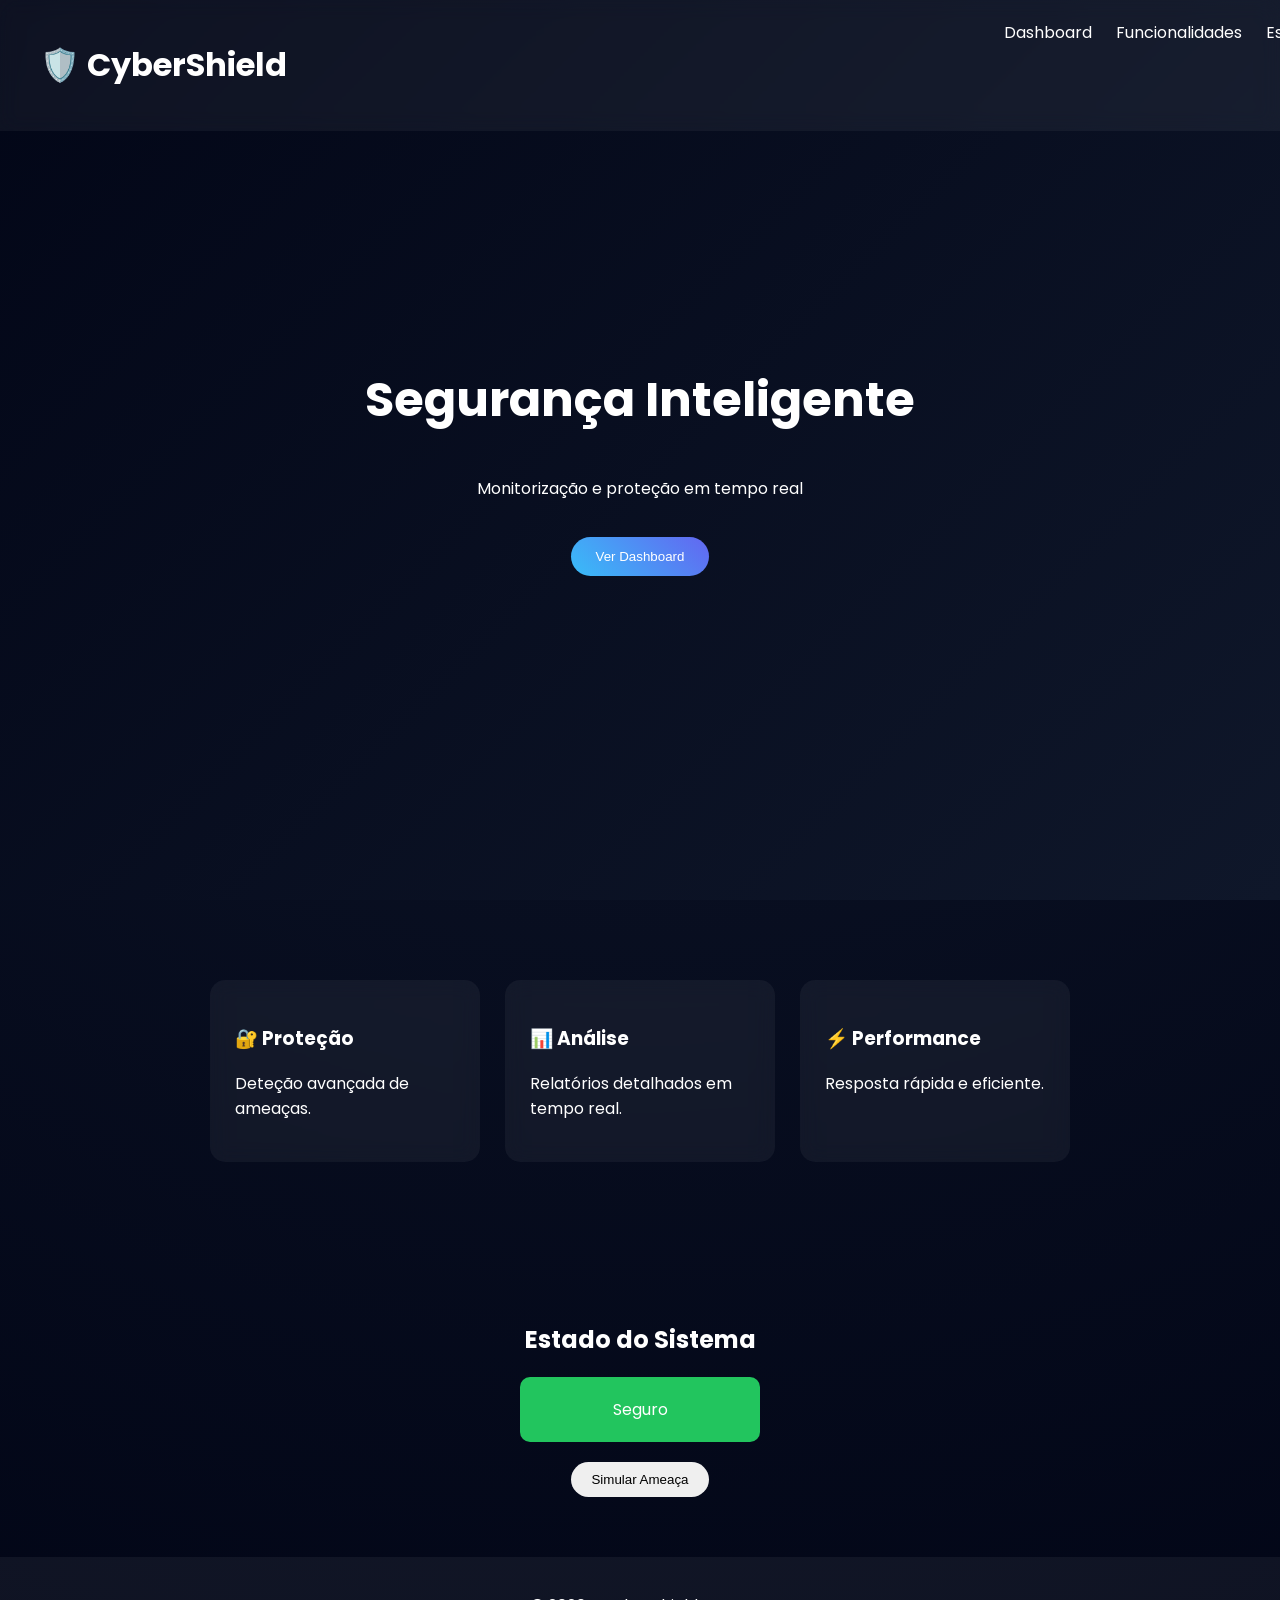
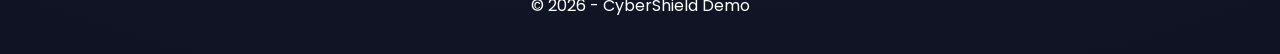
==== index.html @ 2843a560 "Add files via upload" ====
<!DOCTYPE html>
<html lang="pt">
<head>
    <meta charset="UTF-8">
    <title>CyberShield Dashboard</title>
    <link rel="stylesheet" href="style.css">
</head>
<body>

<header>
    <h1>🛡️ CyberShield</h1>
    <nav>
        <a href="#">Dashboard</a>
        <a href="#features">Funcionalidades</a>
        <a href="#status">Estado</a>
    </nav>
</header>

<section class="hero">
    <div class="hero-content">
        <h2>Segurança Inteligente</h2>
        <p>Monitorização e proteção em tempo real</p>
        <button onclick="scrollToSection()">Ver Dashboard</button>
    </div>
</section>

<section id="features" class="features">
    <div class="card">
        <h3>🔐 Proteção</h3>
        <p>Deteção avançada de ameaças.</p>
    </div>
    <div class="card">
        <h3>📊 Análise</h3>
        <p>Relatórios detalhados em tempo real.</p>
    </div>
    <div class="card">
        <h3>⚡ Performance</h3>
        <p>Resposta rápida e eficiente.</p>
    </div>
</section>

<section id="status" class="status">
    <h2>Estado do Sistema</h2>
    <div class="status-box">
        <span id="statusText">Seguro</span>
    </div>
    <button onclick="toggleStatus()">Simular Ameaça</button>
</section>

<footer>
    <p>© 2026 - CyberShield Demo</p>
</footer>

<script src="script.js"></script>
</body>
</html>
---- style.css ----
@import url('https://fonts.googleapis.com/css2?family=Poppins:wght@300;500;700&display=swap');

body {
    margin: 0;
    font-family: 'Poppins', sans-serif;
    background: radial-gradient(circle at top, #0f172a, #020617);
    color: white;
}

/* HEADER */
header {
    display: flex;
    justify-content: space-between;
    padding: 20px 40px;
    position: fixed;
    width: 100%;
    backdrop-filter: blur(10px);
    background: rgba(255,255,255,0.05);
}

nav a {
    margin-left: 20px;
    color: white;
    text-decoration: none;
    transition: 0.3s;
}

nav a:hover {
    color: #38bdf8;
}

/* HERO */
.hero {
    height: 100vh;
    display: flex;
    align-items: center;
    justify-content: center;

    background: linear-gradient(135deg, #020617, #0f172a);
}

.hero-content {
    text-align: center;
    animation: fadeIn 1.5s ease;
}

.hero h2 {
    font-size: 3rem;
}

.hero button {
    margin-top: 20px;
    padding: 12px 25px;
    border-radius: 30px;
    border: none;
    background: linear-gradient(45deg, #38bdf8, #6366f1);
    color: white;
    cursor: pointer;
    transition: 0.3s;
}

.hero button:hover {
    transform: scale(1.1);
}

/* FEATURES */
.features {
    display: flex;
    justify-content: center;
    gap: 25px;
    padding: 80px 20px;
}

.card {
    width: 220px;
    padding: 25px;
    border-radius: 15px;

    background: rgba(255,255,255,0.05);
    backdrop-filter: blur(10px);

    transition: 0.3s;
}

.card:hover {
    transform: translateY(-10px) scale(1.05);
    background: rgba(255,255,255,0.1);
}

/* STATUS */
.status {
    text-align: center;
    padding: 60px;
}

.status-box {
    margin: 20px auto;
    padding: 20px;
    width: 200px;
    border-radius: 10px;
    background: #22c55e;
    transition: 0.5s;
}

button {
    padding: 10px 20px;
    border-radius: 20px;
    border: none;
    cursor: pointer;
}

/* FOOTER */
footer {
    text-align: center;
    padding: 20px;
    background: rgba(255,255,255,0.05);
}

/* ANIMAÇÃO */
@keyframes fadeIn {
    from { opacity: 0; transform: translateY(20px);}
    to { opacity: 1; transform: translateY(0);}
}
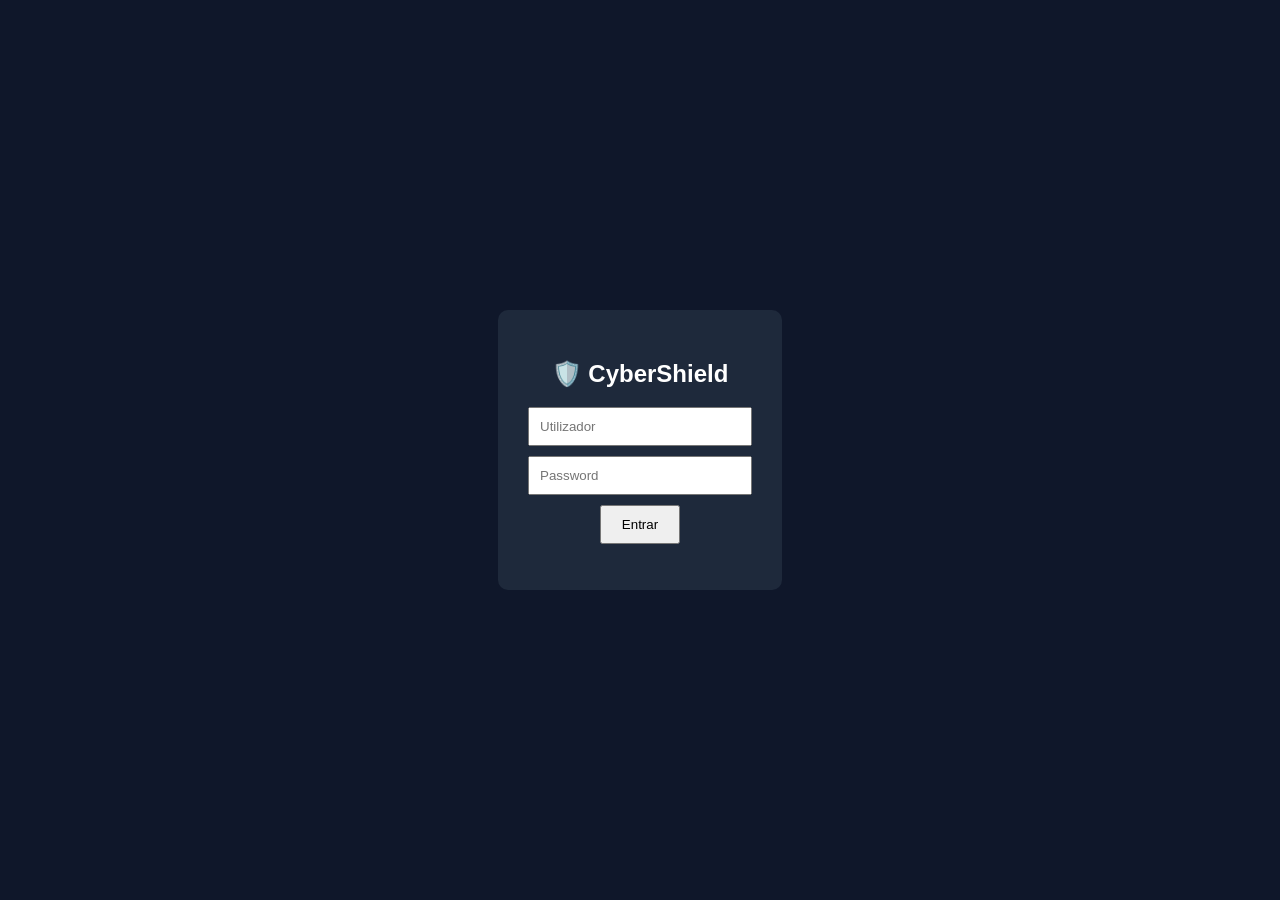
==== commit 3a12cbb4: "Add files via upload" ====
--- a/index.html
+++ b/index.html
@@ -2,54 +2,18 @@
 <html lang="pt">
 <head>
     <meta charset="UTF-8">
-    <title>CyberShield Dashboard</title>
+    <title>Login - CyberShield</title>
     <link rel="stylesheet" href="style.css">
 </head>
-<body>
+<body class="center">
 
-<header>
-    <h1>🛡️ CyberShield</h1>
-    <nav>
-        <a href="#">Dashboard</a>
-        <a href="#features">Funcionalidades</a>
-        <a href="#status">Estado</a>
-    </nav>
-</header>
-
-<section class="hero">
-    <div class="hero-content">
-        <h2>Segurança Inteligente</h2>
-        <p>Monitorização e proteção em tempo real</p>
-        <button onclick="scrollToSection()">Ver Dashboard</button>
-    </div>
-</section>
-
-<section id="features" class="features">
-    <div class="card">
-        <h3>🔐 Proteção</h3>
-        <p>Deteção avançada de ameaças.</p>
-    </div>
-    <div class="card">
-        <h3>📊 Análise</h3>
-        <p>Relatórios detalhados em tempo real.</p>
-    </div>
-    <div class="card">
-        <h3>⚡ Performance</h3>
-        <p>Resposta rápida e eficiente.</p>
-    </div>
-</section>
-
-<section id="status" class="status">
-    <h2>Estado do Sistema</h2>
-    <div class="status-box">
-        <span id="statusText">Seguro</span>
-    </div>
-    <button onclick="toggleStatus()">Simular Ameaça</button>
-</section>
-
-<footer>
-    <p>© 2026 - CyberShield Demo</p>
-</footer>
+<div class="login-box">
+    <h2>🛡️ CyberShield</h2>
+    <input type="text" id="user" placeholder="Utilizador">
+    <input type="password" id="pass" placeholder="Password">
+    <button onclick="login()">Entrar</button>
+    <p id="error"></p>
+</div>
 
 <script src="script.js"></script>
 </body>
--- a/style.css
+++ b/style.css
@@ -1,123 +1,83 @@
-@import url('https://fonts.googleapis.com/css2?family=Poppins:wght@300;500;700&display=swap');
-
 body {
     margin: 0;
-    font-family: 'Poppins', sans-serif;
-    background: radial-gradient(circle at top, #0f172a, #020617);
+    font-family: Inter, sans-serif;
+    background: #0f172a;
     color: white;
 }
 
-/* HEADER */
-header {
+/* LOGIN */
+.center {
+    display: flex;
+    justify-content: center;
+    align-items: center;
+    height: 100vh;
+}
+
+.login-box {
+    background: #1e293b;
+    padding: 30px;
+    border-radius: 10px;
+    text-align: center;
+    animation: fadeIn 1s ease;
+}
+
+.login-box input {
+    display: block;
+    margin: 10px auto;
+    padding: 10px;
+    width: 200px;
+}
+
+.login-box button {
+    padding: 10px 20px;
+    cursor: pointer;
+}
+
+/* DASHBOARD */
+.container { display: flex; }
+
+.sidebar {
+    width: 200px;
+    background: #020617;
+    padding: 20px;
+}
+
+.main { flex: 1; padding: 20px; }
+
+.topbar {
     display: flex;
     justify-content: space-between;
-    padding: 20px 40px;
-    position: fixed;
-    width: 100%;
-    backdrop-filter: blur(10px);
-    background: rgba(255,255,255,0.05);
 }
 
-nav a {
-    margin-left: 20px;
-    color: white;
-    text-decoration: none;
-    transition: 0.3s;
-}
-
-nav a:hover {
-    color: #38bdf8;
-}
-
-/* HERO */
-.hero {
-    height: 100vh;
+.metrics {
     display: flex;
-    align-items: center;
-    justify-content: center;
-
-    background: linear-gradient(135deg, #020617, #0f172a);
-}
-
-.hero-content {
-    text-align: center;
-    animation: fadeIn 1.5s ease;
-}
-
-.hero h2 {
-    font-size: 3rem;
-}
-
-.hero button {
-    margin-top: 20px;
-    padding: 12px 25px;
-    border-radius: 30px;
-    border: none;
-    background: linear-gradient(45deg, #38bdf8, #6366f1);
-    color: white;
-    cursor: pointer;
-    transition: 0.3s;
-}
-
-.hero button:hover {
-    transform: scale(1.1);
-}
-
-/* FEATURES */
-.features {
-    display: flex;
-    justify-content: center;
-    gap: 25px;
-    padding: 80px 20px;
+    gap: 20px;
 }
 
 .card {
-    width: 220px;
-    padding: 25px;
-    border-radius: 15px;
-
-    background: rgba(255,255,255,0.05);
-    backdrop-filter: blur(10px);
-
+    background: #1e293b;
+    padding: 20px;
+    border-radius: 10px;
     transition: 0.3s;
 }
 
 .card:hover {
-    transform: translateY(-10px) scale(1.05);
-    background: rgba(255,255,255,0.1);
+    transform: scale(1.05);
 }
 
-/* STATUS */
-.status {
-    text-align: center;
-    padding: 60px;
+/* LOGS */
+.logs ul {
+    list-style: none;
+    padding: 0;
 }
 
-.status-box {
-    margin: 20px auto;
-    padding: 20px;
-    width: 200px;
-    border-radius: 10px;
-    background: #22c55e;
-    transition: 0.5s;
-}
-
-button {
-    padding: 10px 20px;
-    border-radius: 20px;
-    border: none;
-    cursor: pointer;
-}
-
-/* FOOTER */
-footer {
-    text-align: center;
-    padding: 20px;
-    background: rgba(255,255,255,0.05);
+.logs li {
+    border-bottom: 1px solid #334155;
+    padding: 5px;
 }
 
 /* ANIMAÇÃO */
 @keyframes fadeIn {
-    from { opacity: 0; transform: translateY(20px);}
-    to { opacity: 1; transform: translateY(0);}
+    from {opacity:0; transform: translateY(10px);}
+    to {opacity:1;}
 }
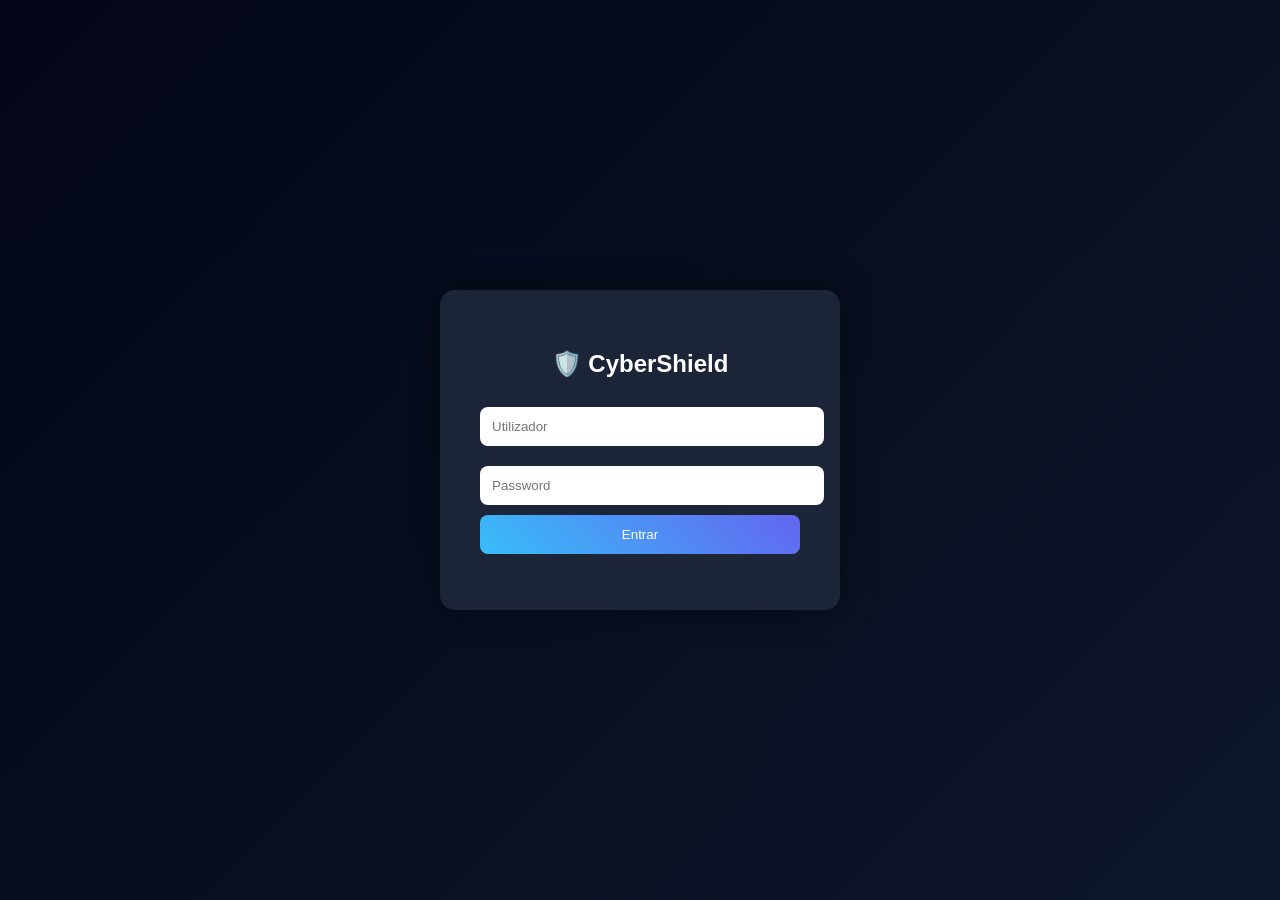
==== commit 04ef0807: "Add files via upload" ====
--- a/index.html
+++ b/index.html
@@ -5,7 +5,7 @@
     <title>Login - CyberShield</title>
     <link rel="stylesheet" href="style.css">
 </head>
-<body class="center">
+<body class="login-page">
 
 <div class="login-box">
     <h2>🛡️ CyberShield</h2>
--- a/style.css
+++ b/style.css
@@ -1,83 +1,111 @@
+/* RESET */
 body {
     margin: 0;
     font-family: Inter, sans-serif;
+}
+
+/* ================= LOGIN ================= */
+.login-page {
+    background: linear-gradient(135deg, #020617, #0f172a);
+    display: flex;
+    justify-content: center;
+    align-items: center;
+    height: 100vh;
+    color: white;
+}
+
+.login-box {
+    background: rgba(30, 41, 59, 0.9);
+    padding: 40px;
+    border-radius: 15px;
+    width: 320px;
+    text-align: center;
+    box-shadow: 0 0 30px rgba(0,0,0,0.5);
+}
+
+.login-box input {
+    width: 100%;
+    padding: 12px;
+    margin: 10px 0;
+    border-radius: 8px;
+    border: none;
+}
+
+.login-box button {
+    width: 100%;
+    padding: 12px;
+    border-radius: 8px;
+    border: none;
+    background: linear-gradient(45deg, #38bdf8, #6366f1);
+    color: white;
+    cursor: pointer;
+}
+
+/* ================= DASHBOARD ================= */
+.dashboard-page {
+    display: flex;
     background: #0f172a;
     color: white;
 }
 
-/* LOGIN */
-.center {
-    display: flex;
-    justify-content: center;
-    align-items: center;
+/* SIDEBAR */
+.sidebar {
+    width: 220px;
     height: 100vh;
-}
-
-.login-box {
-    background: #1e293b;
-    padding: 30px;
-    border-radius: 10px;
-    text-align: center;
-    animation: fadeIn 1s ease;
-}
-
-.login-box input {
-    display: block;
-    margin: 10px auto;
-    padding: 10px;
-    width: 200px;
-}
-
-.login-box button {
-    padding: 10px 20px;
-    cursor: pointer;
-}
-
-/* DASHBOARD */
-.container { display: flex; }
-
-.sidebar {
-    width: 200px;
     background: #020617;
     padding: 20px;
 }
 
-.main { flex: 1; padding: 20px; }
+.sidebar nav a {
+    display: block;
+    padding: 10px;
+    margin: 5px 0;
+    color: #94a3b8;
+}
 
+.sidebar nav a.active {
+    background: #1e293b;
+    color: white;
+}
+
+/* MAIN */
+.main {
+    flex: 1;
+    padding: 20px;
+}
+
+/* TOPBAR */
 .topbar {
     display: flex;
     justify-content: space-between;
 }
 
+/* METRICS */
 .metrics {
     display: flex;
     gap: 20px;
+    margin-top: 20px;
 }
 
 .card {
+    flex: 1;
     background: #1e293b;
     padding: 20px;
     border-radius: 10px;
-    transition: 0.3s;
 }
 
-.card:hover {
-    transform: scale(1.05);
+/* CHART */
+.chart {
+    margin-top: 20px;
+    background: #1e293b;
+    padding: 20px;
+    border-radius: 10px;
 }
 
 /* LOGS */
-.logs ul {
-    list-style: none;
-    padding: 0;
-}
-
-.logs li {
-    border-bottom: 1px solid #334155;
-    padding: 5px;
-}
-
-/* ANIMAÇÃO */
-@keyframes fadeIn {
-    from {opacity:0; transform: translateY(10px);}
-    to {opacity:1;}
+.logs {
+    margin-top: 20px;
+    background: #1e293b;
+    padding: 20px;
+    border-radius: 10px;
 }
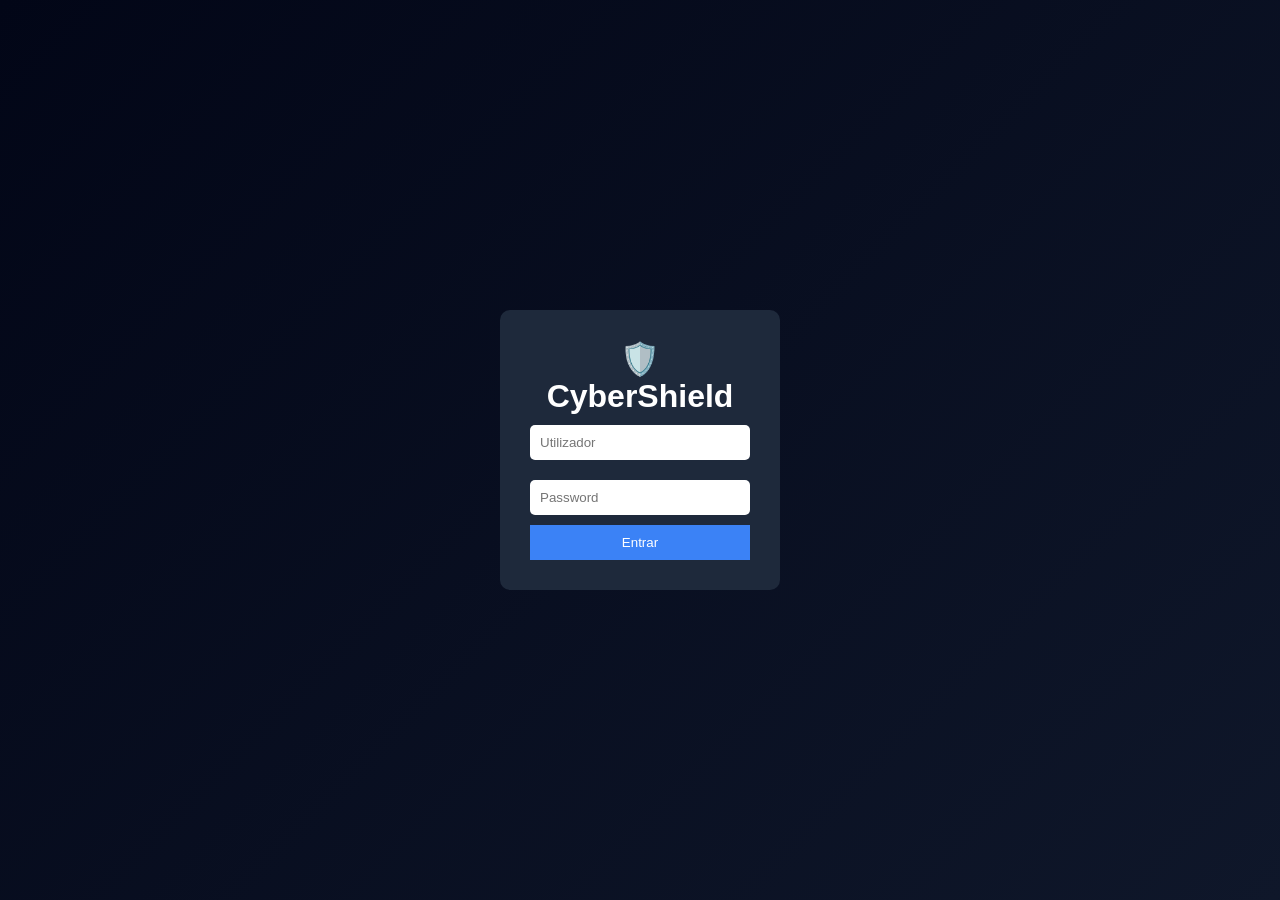
==== commit 79838e03: "Add files via upload" ====
--- a/index.html
+++ b/index.html
@@ -1,16 +1,19 @@
 <!DOCTYPE html>
 <html lang="pt">
 <head>
-    <meta charset="UTF-8">
-    <title>Login - CyberShield</title>
-    <link rel="stylesheet" href="style.css">
+<meta charset="UTF-8">
+<title>CyberShield Login</title>
+<link rel="stylesheet" href="style.css">
 </head>
-<body class="login-page">
 
-<div class="login-box">
-    <h2>🛡️ CyberShield</h2>
-    <input type="text" id="user" placeholder="Utilizador">
-    <input type="password" id="pass" placeholder="Password">
+<body class="login">
+
+<div class="login-container">
+    <h1>🛡️ CyberShield</h1>
+
+    <input id="user" type="text" placeholder="Utilizador">
+    <input id="pass" type="password" placeholder="Password">
+
     <button onclick="login()">Entrar</button>
     <p id="error"></p>
 </div>
--- a/style.css
+++ b/style.css
@@ -1,75 +1,76 @@
 /* RESET */
-body {
+* {
+    box-sizing: border-box;
     margin: 0;
-    font-family: Inter, sans-serif;
 }
 
-/* ================= LOGIN ================= */
-.login-page {
-    background: linear-gradient(135deg, #020617, #0f172a);
+/* ===== LOGIN ===== */
+body.login {
+    height: 100vh;
     display: flex;
     justify-content: center;
     align-items: center;
-    height: 100vh;
+    font-family: Arial;
+    background: linear-gradient(135deg, #020617, #0f172a);
     color: white;
 }
 
-.login-box {
-    background: rgba(30, 41, 59, 0.9);
-    padding: 40px;
-    border-radius: 15px;
-    width: 320px;
+.login-container {
+    background: #1e293b;
+    padding: 30px;
+    border-radius: 10px;
+    width: 280px;
     text-align: center;
-    box-shadow: 0 0 30px rgba(0,0,0,0.5);
 }
 
-.login-box input {
+.login-container input {
     width: 100%;
-    padding: 12px;
+    padding: 10px;
     margin: 10px 0;
-    border-radius: 8px;
     border: none;
+    border-radius: 5px;
 }
 
-.login-box button {
+.login-container button {
     width: 100%;
-    padding: 12px;
-    border-radius: 8px;
+    padding: 10px;
     border: none;
-    background: linear-gradient(45deg, #38bdf8, #6366f1);
+    background: #3b82f6;
     color: white;
     cursor: pointer;
 }
 
-/* ================= DASHBOARD ================= */
-.dashboard-page {
-    display: flex;
+/* ===== DASHBOARD ===== */
+body.dashboard {
+    font-family: Arial;
     background: #0f172a;
     color: white;
 }
 
+.layout {
+    display: flex;
+}
+
 /* SIDEBAR */
 .sidebar {
-    width: 220px;
+    width: 200px;
     height: 100vh;
     background: #020617;
     padding: 20px;
 }
 
-.sidebar nav a {
+.sidebar a {
     display: block;
-    padding: 10px;
-    margin: 5px 0;
+    margin: 10px 0;
     color: #94a3b8;
 }
 
-.sidebar nav a.active {
-    background: #1e293b;
+.sidebar .active {
     color: white;
 }
 
-/* MAIN */
-.main {
+/* CONTENT */
+.content {
     flex: 1;
     padding: 20px;
 }
@@ -80,26 +81,18 @@
     justify-content: space-between;
 }
 
-/* METRICS */
-.metrics {
+/* CARDS */
+.cards {
     display: flex;
     gap: 20px;
     margin-top: 20px;
 }
 
 .card {
-    flex: 1;
     background: #1e293b;
     padding: 20px;
     border-radius: 10px;
-}
-
-/* CHART */
-.chart {
-    margin-top: 20px;
-    background: #1e293b;
-    padding: 20px;
-    border-radius: 10px;
+    flex: 1;
 }
 
 /* LOGS */
@@ -108,4 +101,9 @@
     background: #1e293b;
     padding: 20px;
     border-radius: 10px;
+}
+
+.logs li {
+    border-bottom: 1px solid #334155;
+    padding: 5px 0;
 }
